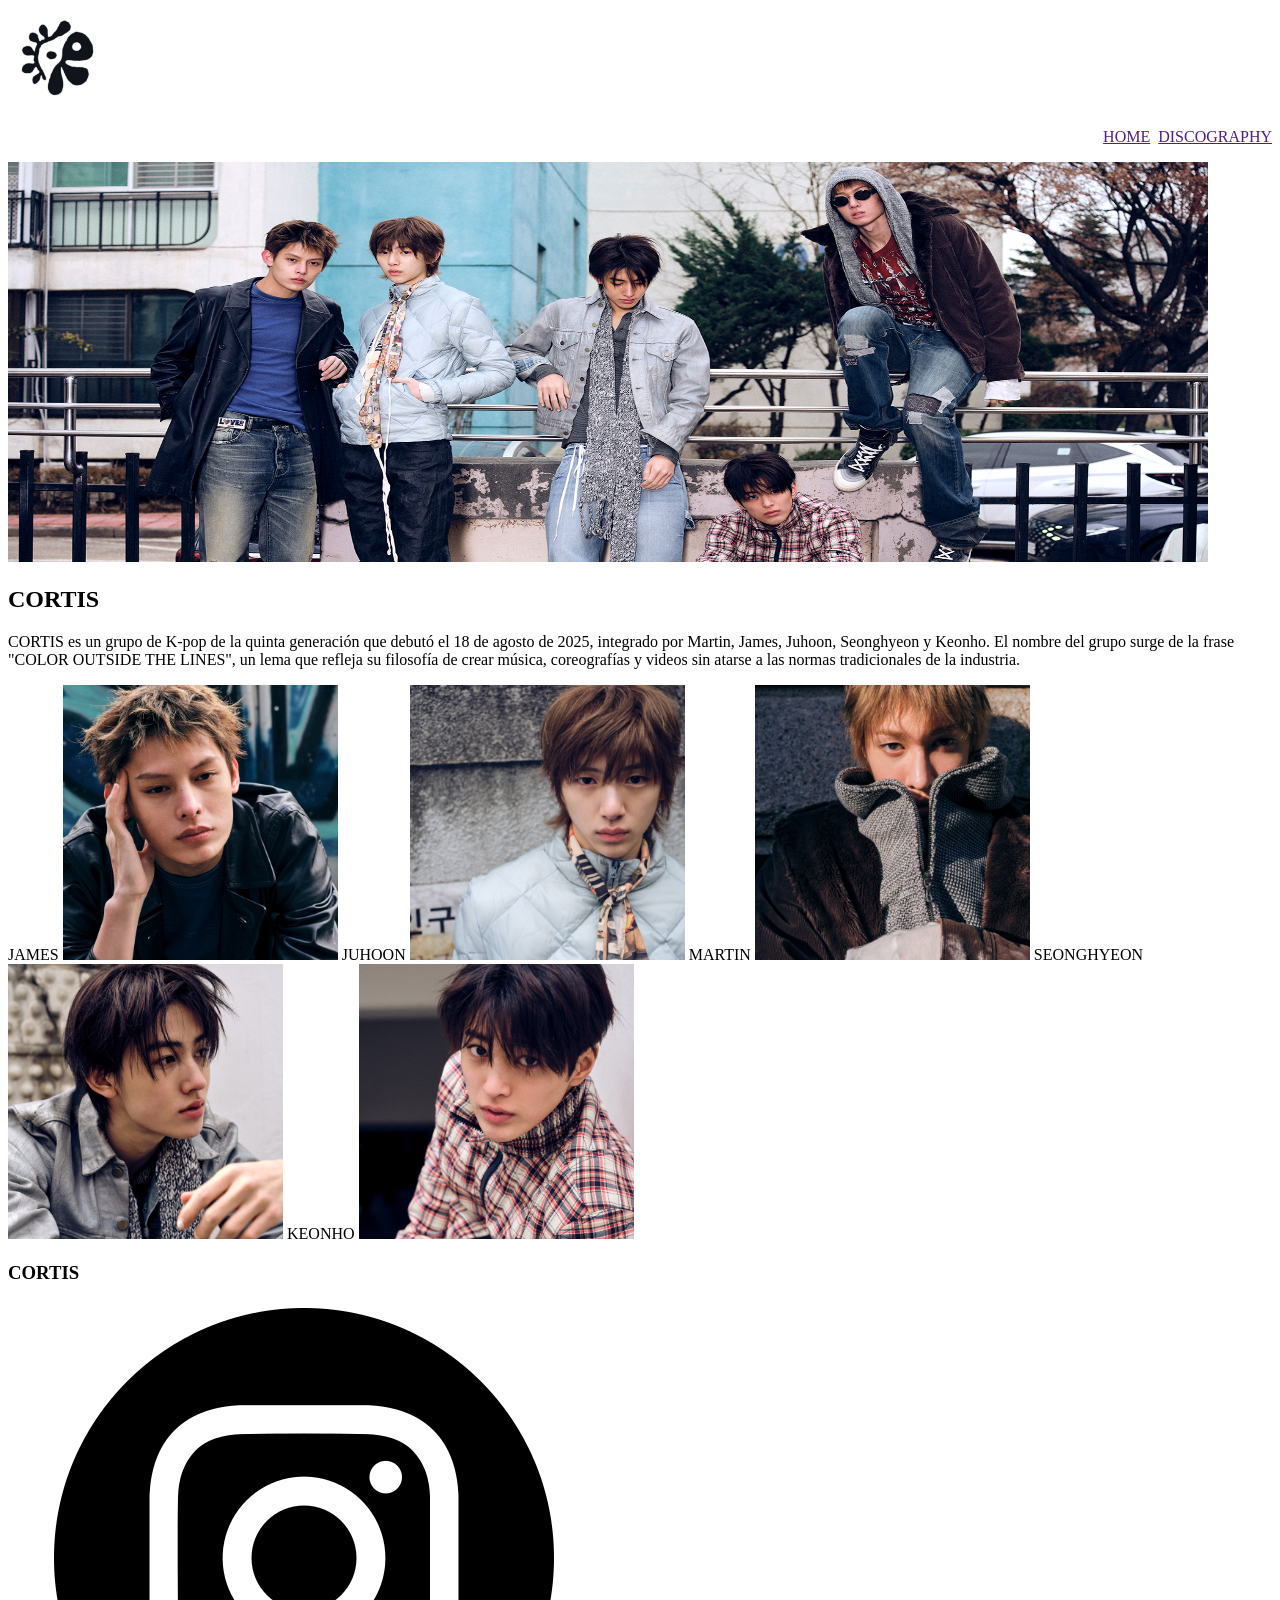
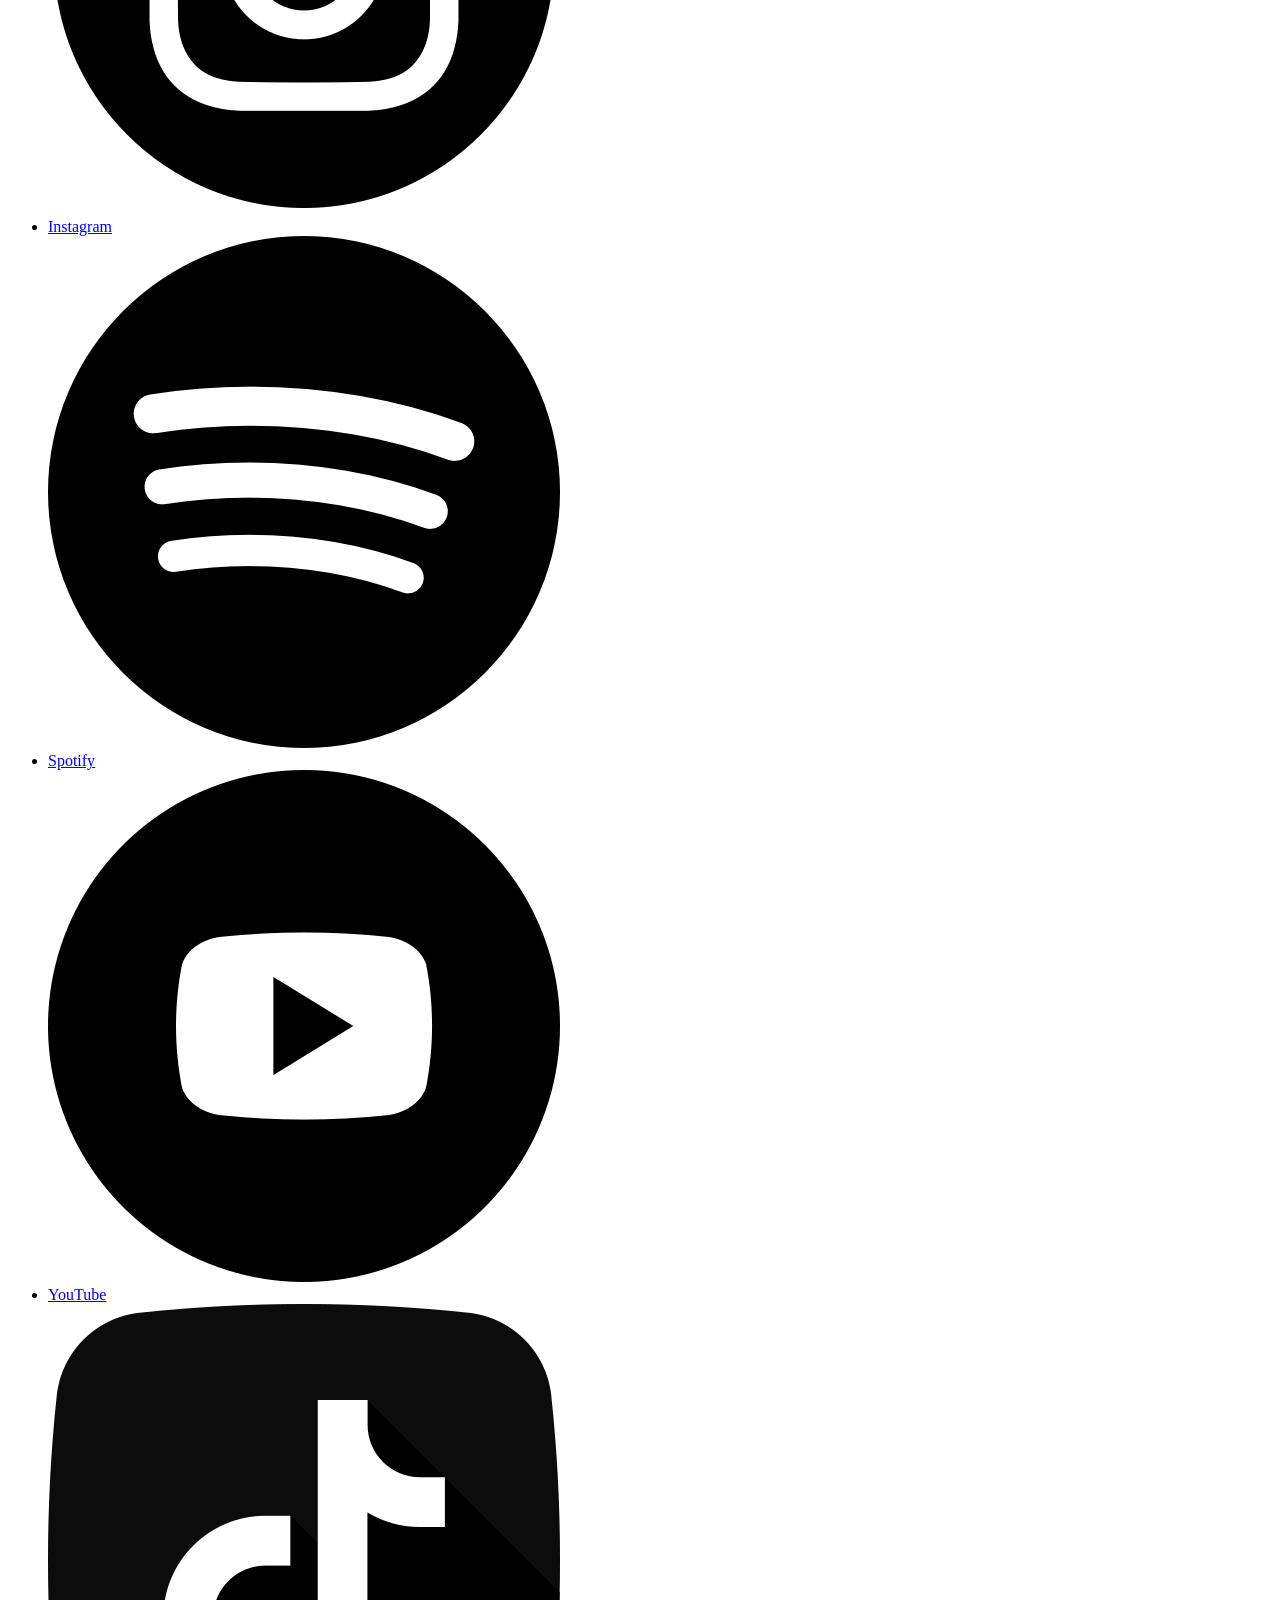
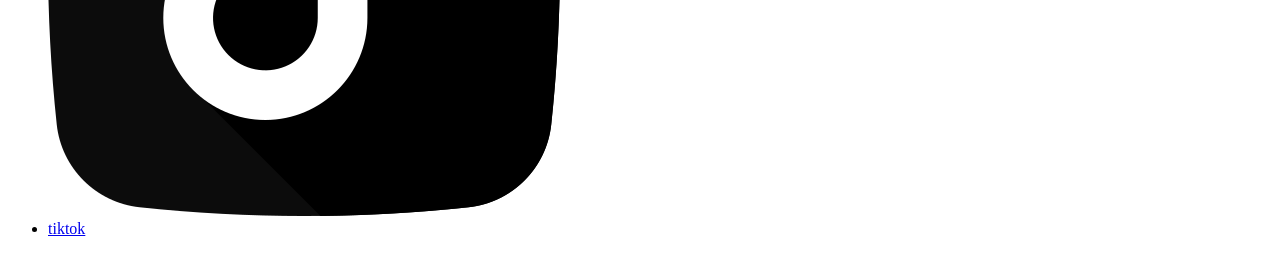
==== Index.html @ e0859382 "final html" ====
<!DOCTYPE html>
<html lang="en">

<head>
    <meta charset="UTF-8">
    <meta name="viewport" content="width=device-width, initial-scale=1.0">
    <title>CORTIS</title>
    <link rel="stylesheet" href="cortis.css">
</head>

<body>
    <header>
        <img src="./logo cortis.jpg" alt="LOGO CORTIS" width="100" height="100">
        <nav class="menu">
            <ul class="botones">
                <li><a href="">HOME</a></li>
                <li><a href="">DISCOGRAPHY</a></li>
            </ul>
        </nav>
    </header>

    <main>
        <section>
            <img src="./asseeeeets/cortis miembros.jpg" alt="miembros" width="1200" height="400">
        </section>

        <section>
            <h2>CORTIS</h2>
            <P>CORTIS es un grupo de K-pop de la quinta generación que debutó el 18 de agosto de 2025, integrado por
                Martin, James, Juhoon, Seonghyeon y Keonho. El nombre del grupo surge de la frase "COLOR OUTSIDE THE
                LINES", un lema que refleja su filosofía de crear música, coreografías y videos sin atarse a las normas
                tradicionales de la industria.
        </section>

        <section>
            <span>JAMES</span>
            <img src="./asseeeeets/james.jpg" alt="James" width="275" height="275">
            <span>JUHOON</span>
            <img src="./asseeeeets/juhoon.jpg" alt="Juhoon" width="275" height="275">
            <span>MARTIN</span>
            <img src="./asseeeeets/martin.jpg" alt="Martin" width="275" height="275">
            <span>SEONGHYEON</span>
            <img src="./asseeeeets/SEONGHYEON.jpg" alt="SEONGHYEON" width="275" height="275">
            <span>KEONHO</span>
            <img src="./asseeeeets/KEONHO.jpg" alt="Keonho" width="275" height="275">
        </section>

    </main>
    <footer>
        <h3>CORTIS</h3>
        <nav class="redes-grupo">
            <ul>
                <img src="./asseeeeets/instagram.png" alt="ig">
                <li><a href="https://www.instagram.com/cortis" target="_blank">Instagram</a></li>
                <img src="./asseeeeets/logotipo-grande-de-spotify.png" alt="sp">
                <li><a href="https://open.spotify.com/artist/1ebt9HnXdyYA6KgLXr1n4P" target="_blank">Spotify</a></li>
                <img src="./asseeeeets/youtube.png" alt="yt">
                <li><a href="https://www.youtube.com/@cortis_bighit" target="_blank">YouTube</a></li>
                <img src="./asseeeeets/tik-tok.png" alt="tt">
                <li> <a href="https://www.tiktok.com/@cortis_bighit" target="_blank">tiktok</a></li>
            </ul>
        </nav>
    </footer>












</body>

</html>
---- cortis.css ----
.menu {
            display: flex;
            justify-content: flex-end;
           
        }


        .botones {
            display: flex;
            justify-content: flex-end;
            gap: .5rem;
            list-style: none;
        }
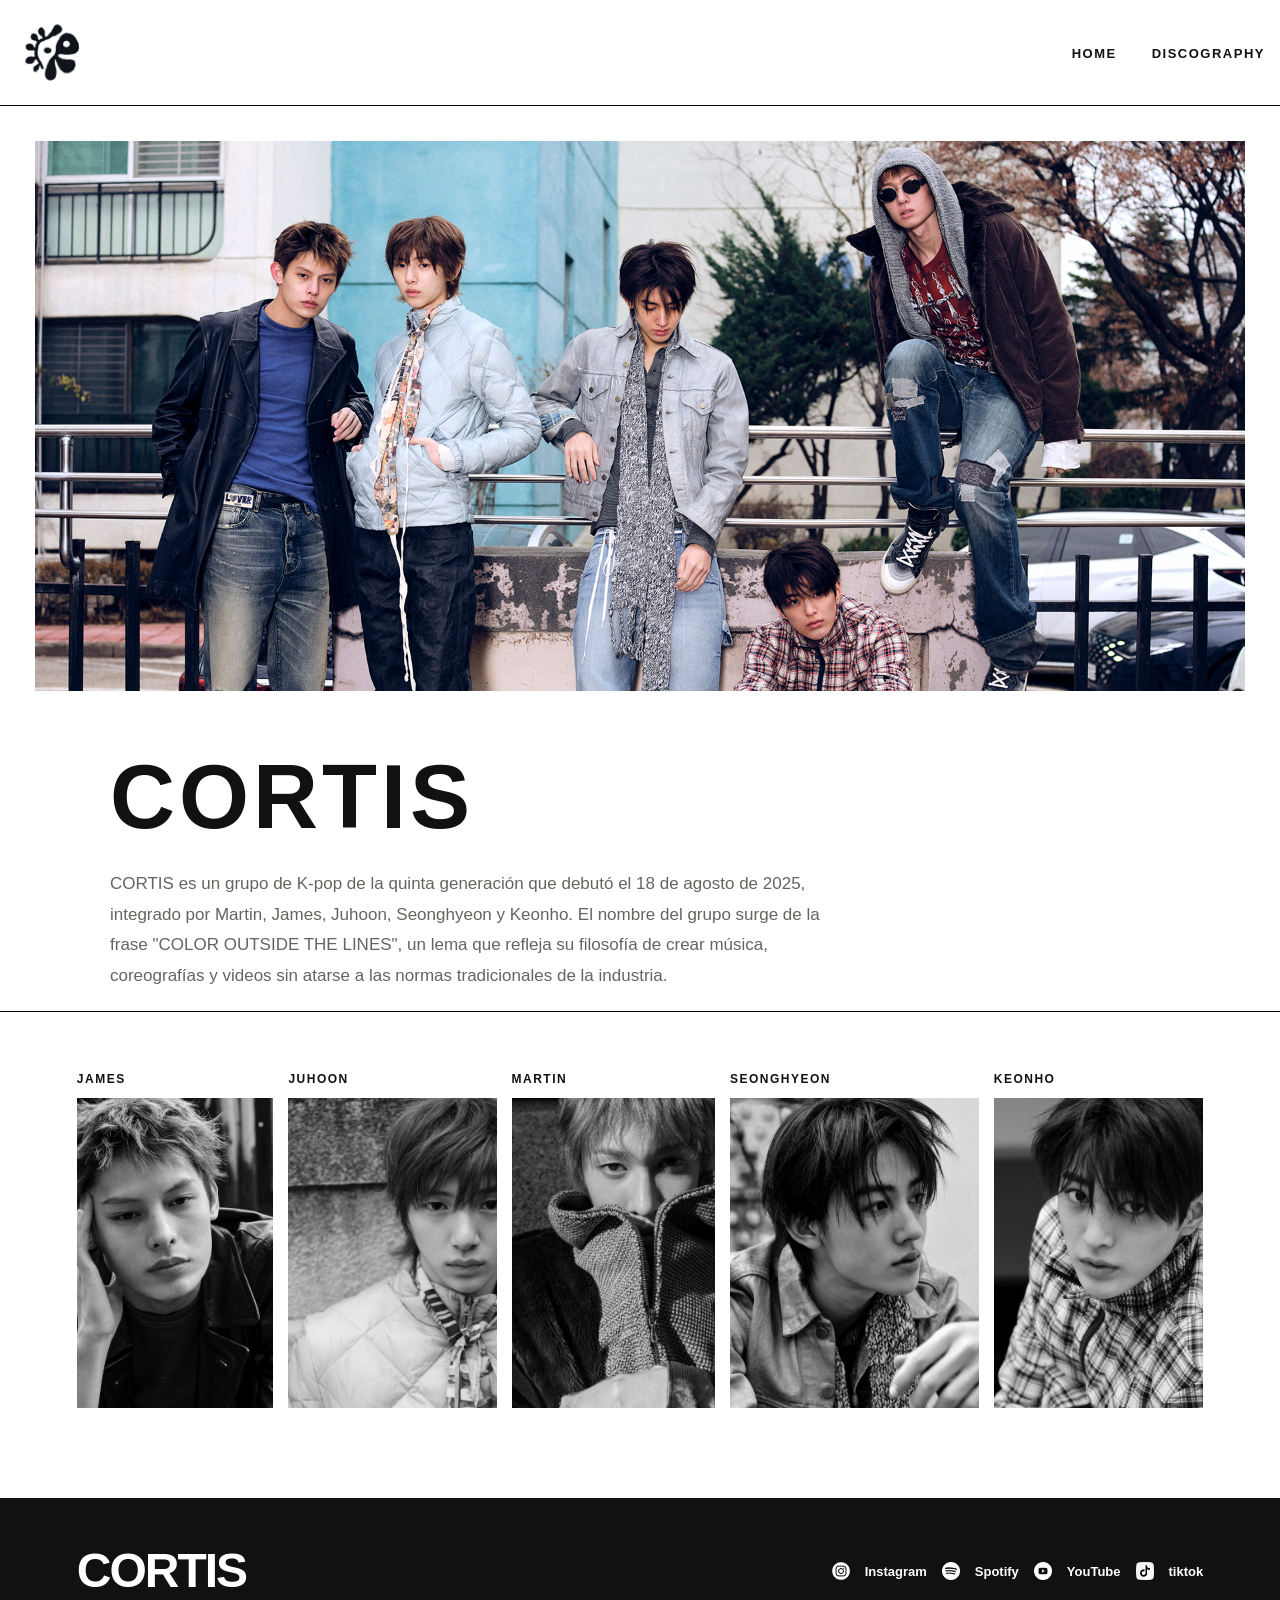
==== commit 9cb803cb: "primeros css" ====
--- a/Index.html
+++ b/Index.html
@@ -1,38 +1,39 @@
 <!DOCTYPE html>
-<html lang="en">
+<html lang="es">
 
 <head>
     <meta charset="UTF-8">
     <meta name="viewport" content="width=device-width, initial-scale=1.0">
     <title>CORTIS</title>
-    <link rel="stylesheet" href="cortis.css">
+    <link href="index.css" rel="stylesheet">
+
 </head>
 
 <body>
     <header>
-        <img src="./logo cortis.jpg" alt="LOGO CORTIS" width="100" height="100">
+        <img src="asseeeeets/logo cortis.jpg" alt="LOGO CORTIS" width="100" height="100">
         <nav class="menu">
             <ul class="botones">
-                <li><a href="">HOME</a></li>
-                <li><a href="">DISCOGRAPHY</a></li>
+                <li><a href="/index.html">HOME</a></li>
+                <li><a href="/discography.html">DISCOGRAPHY</a></li>
             </ul>
         </nav>
     </header>
 
     <main>
-        <section>
-            <img src="./asseeeeets/cortis miembros.jpg" alt="miembros" width="1200" height="400">
+        <section class="uno">
+            <img src="asseeeeets/cortis miembros.jpg" alt="miembros" width="1200" height="400">
         </section>
 
-        <section>
+        <section class="dos">
             <h2>CORTIS</h2>
-            <P>CORTIS es un grupo de K-pop de la quinta generación que debutó el 18 de agosto de 2025, integrado por
+            <p>CORTIS es un grupo de K-pop de la quinta generación que debutó el 18 de agosto de 2025, integrado por
                 Martin, James, Juhoon, Seonghyeon y Keonho. El nombre del grupo surge de la frase "COLOR OUTSIDE THE
                 LINES", un lema que refleja su filosofía de crear música, coreografías y videos sin atarse a las normas
-                tradicionales de la industria.
+                tradicionales de la industria.</p>
         </section>
 
-        <section>
+        <section class="tres">
             <span>JAMES</span>
             <img src="./asseeeeets/james.jpg" alt="James" width="275" height="275">
             <span>JUHOON</span>
@@ -57,10 +58,13 @@
                 <img src="./asseeeeets/youtube.png" alt="yt">
                 <li><a href="https://www.youtube.com/@cortis_bighit" target="_blank">YouTube</a></li>
                 <img src="./asseeeeets/tik-tok.png" alt="tt">
-                <li> <a href="https://www.tiktok.com/@cortis_bighit" target="_blank">tiktok</a></li>
+                <li><a href="https://www.tiktok.com/@cortis_bighit" target="_blank">tiktok</a></li>
             </ul>
         </nav>
     </footer>
+</body>
+
+</html>
 
 
 
@@ -72,7 +76,3 @@
 
 
 
-
-</body>
-
-</html>
--- a/index.css
+++ b/index.css
@@ -0,0 +1,145 @@
+* {
+    box-sizing: border-box;
+    margin: 0;
+    padding: 0;
+}
+
+body {
+    background-color: white;
+    color: #111111;
+    font-family: 'DM Sans', Arial, sans-serif;
+}
+
+/* HEADER */
+header {
+    padding: 15px ;
+    display: flex;
+    align-items: center;
+    justify-content: space-between;
+    border-bottom: 1px solid black;
+}
+
+header img {
+    width: 75px;
+    height: 75px;
+    object-fit: contain;
+}
+
+.menu ul {
+    display: flex;
+    gap: 35px;
+    list-style: none;
+}
+
+.menu a {
+    color: #111111;
+    text-decoration: none;
+    font-size: 13px;
+    font-weight: 800;
+    letter-spacing: 1.5px;
+}
+
+/* BANNER PRINCIPAL */
+.uno{
+    padding: 35px ;
+}
+
+.uno img {
+    width: 100%;
+    height: 550px;
+    object-fit: cover;
+    display: block;
+}
+
+/* HISTORIA / DESCRIPCIÓN */
+.dos {
+    max-width: 1100px;
+    margin: 0 auto;
+    padding: 20px ;
+}
+
+.dos h2 {
+    font-family: 'Archivo Black', Impact, sans-serif;
+    font-size: 90px;
+    letter-spacing: 4px;
+    margin-bottom: 20px;
+}
+
+.dos p {
+    max-width: 720px;
+    color: #66645f;
+    font-size: 17px;
+    line-height: 1.8;
+}
+
+/* GALERÍA DE MIEMBROS */
+.tres {
+    padding: 60px 6% 90px;
+    border-top: 1px solid black;
+    display: grid;  /* Activa el diseño de cuadrícula (grid) en el contenedor */
+    grid-template-rows: auto auto;  /* Define exactamente 2 filas que se adaptan al contenido */
+    grid-auto-flow: column; /* Llena de arriba a abajo y crea columnas hacia la derecha */
+    gap: 12px 15px;
+}
+
+.tres span {
+    font-size: 12px;
+    font-weight: 800;
+    letter-spacing: 1.5px;
+}
+
+.tres img {
+    width: 100%;
+    height: 310px;
+    object-fit: cover;
+    filter: grayscale(100%);
+}
+
+.tres img:hover {
+    filter: grayscale(0%);
+    
+}
+
+/* FOOTER */
+footer {
+    background-color: #111111;
+    color: #ffffff;
+    padding: 45px 6%;
+    display: flex;
+    align-items: center;
+    justify-content: space-between;
+    flex-wrap: wrap;
+    gap: 20px;
+}
+
+footer h3 {
+    font-family: 'Archivo Black', Impact, sans-serif;
+    font-size: 48px;
+    letter-spacing: -2px;
+}
+
+.redes-grupo ul {
+    display: flex;
+    align-items: center;
+    flex-wrap: wrap; /*baja en vertical, no se va para el costado*/
+    gap: 15px;
+    list-style: none;
+}
+
+.redes-grupo img {
+    width: 18px;
+    height: 18px;
+    filter: invert(1); /*invirtio su color*/
+}
+
+.redes-grupo a {
+    color: #ffffff;
+    text-decoration: none;
+    font-size: 13px;
+    font-weight: 600;
+}
+
+.redes-grupo a:hover {
+    color: #d9ff43;
+}
+    
